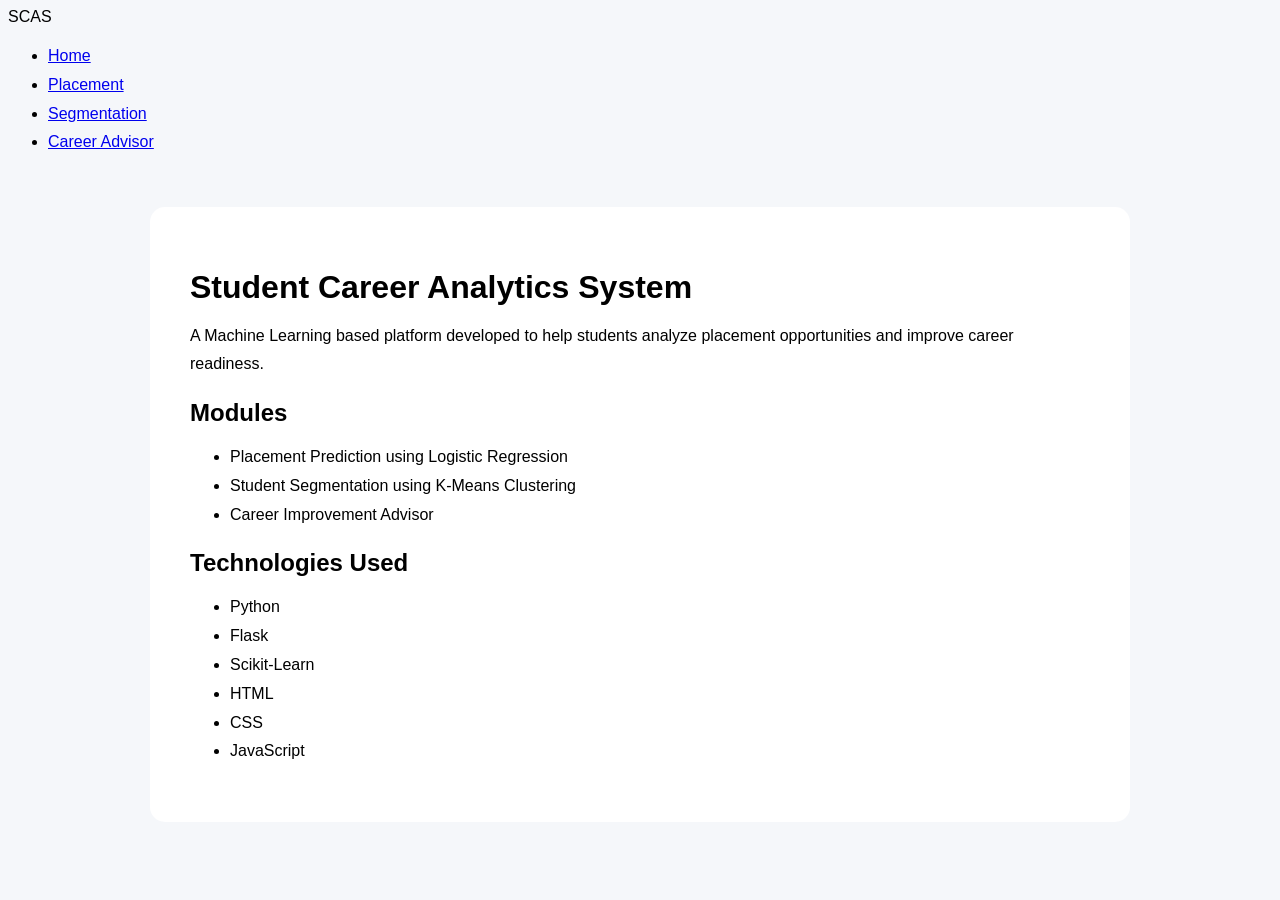
==== frontend/about.html @ 26affdf5 "Initial commit - Student Career Analytics System" ====
<!DOCTYPE html>
<html lang="en">
<head>
<meta charset="UTF-8">
<title>About Project</title>
<link rel="stylesheet" href="about.css">
</head>
<body>
<nav class="navbar">

    <div class="logo">
        SCAS
    </div>

    <ul>
        <li><a href="index.html">Home</a></li>
        <li><a href="placement.html">Placement</a></li>
        <li><a href="segmentation.html">Segmentation</a></li>
        <li><a href="career.html">Career Advisor</a></li>
    </ul>

</nav>
<div class="about-container">

<h1>Student Career Analytics System</h1>

<p>
A Machine Learning based platform developed to help students
analyze placement opportunities and improve career readiness.
</p>

<h2>Modules</h2>

<ul>
<li>Placement Prediction using Logistic Regression</li>
<li>Student Segmentation using K-Means Clustering</li>
<li>Career Improvement Advisor</li>
</ul>

<h2>Technologies Used</h2>

<ul>
<li>Python</li>
<li>Flask</li>
<li>Scikit-Learn</li>
<li>HTML</li>
<li>CSS</li>
<li>JavaScript</li>
</ul>

</div>

</body>
</html>
---- frontend/about.css ----
body{
    background:#f5f7fa;
    font-family:Arial;
}

.about-container{
    max-width:900px;
    margin:auto;
    background:white;
    padding:40px;
    margin-top:50px;
    border-radius:15px;
}

h1,h2{
    margin-bottom:15px;
}

p,li{
    line-height:1.8;
}
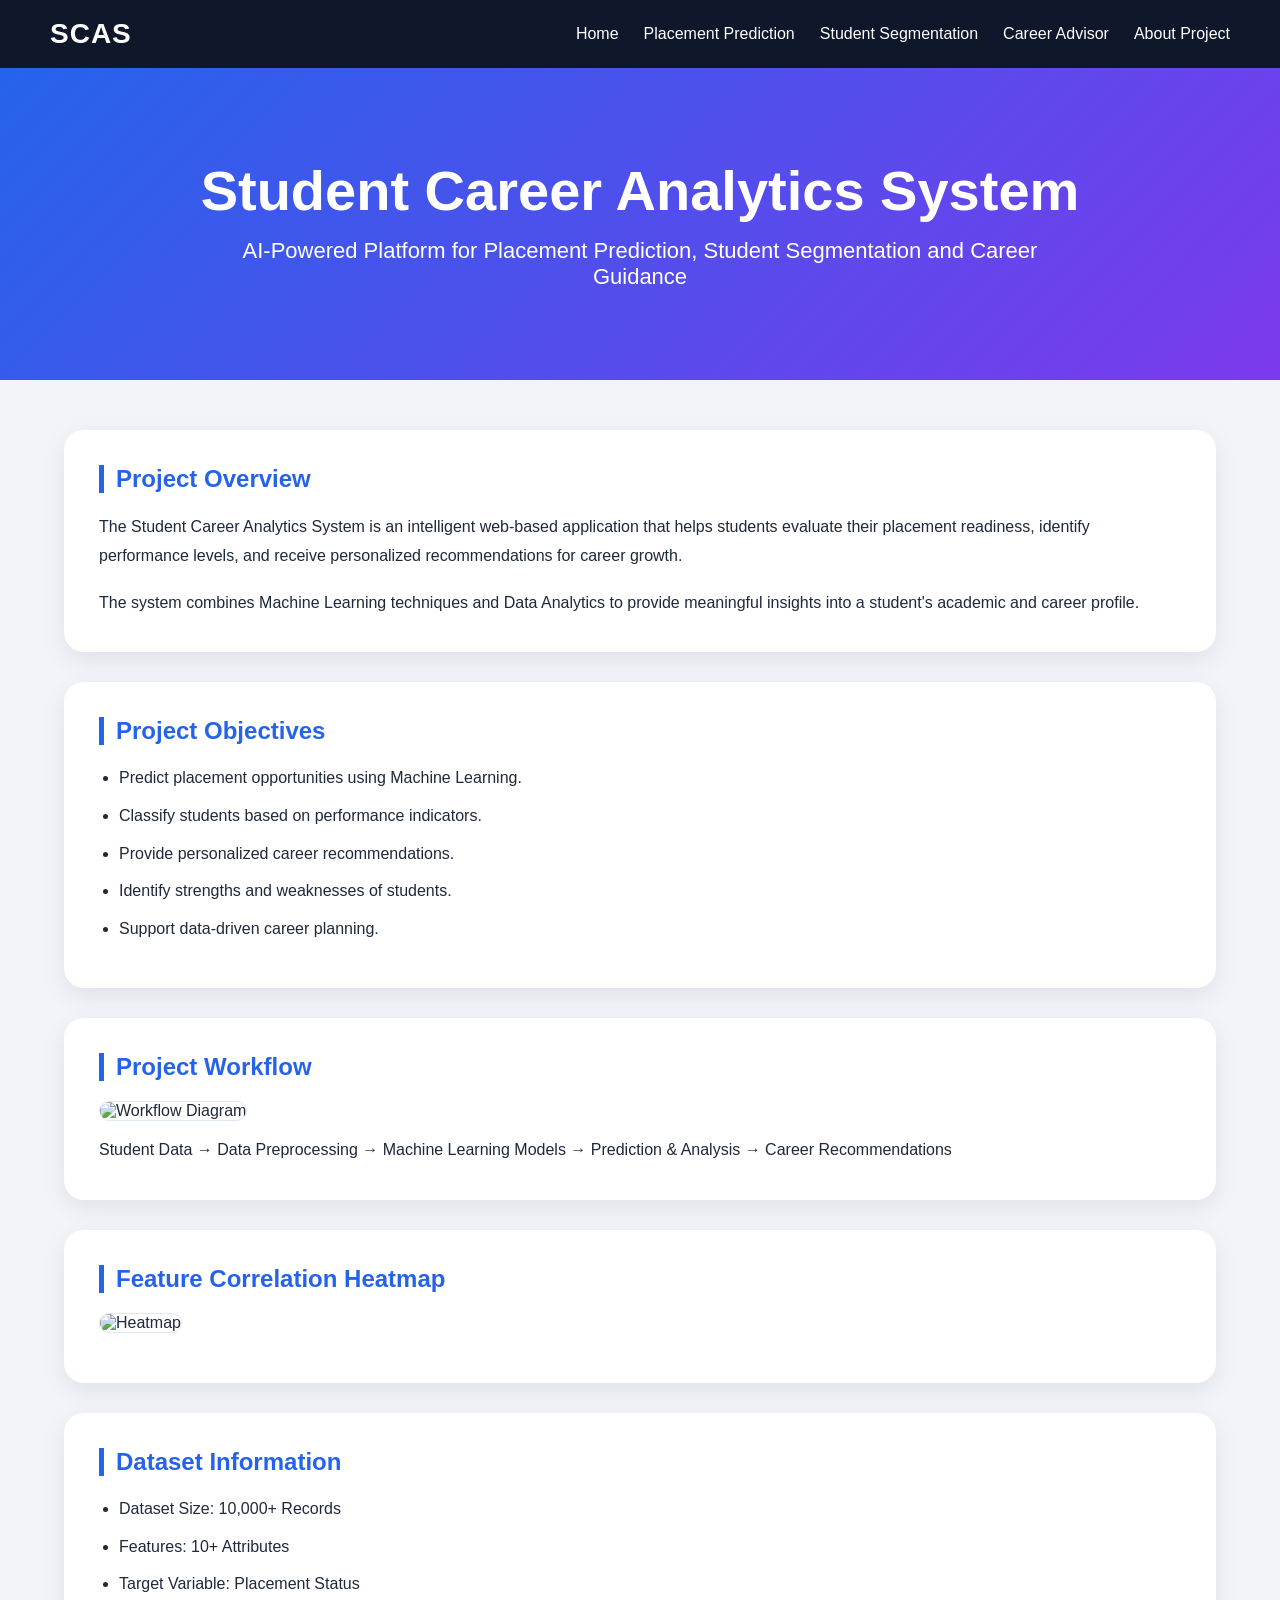
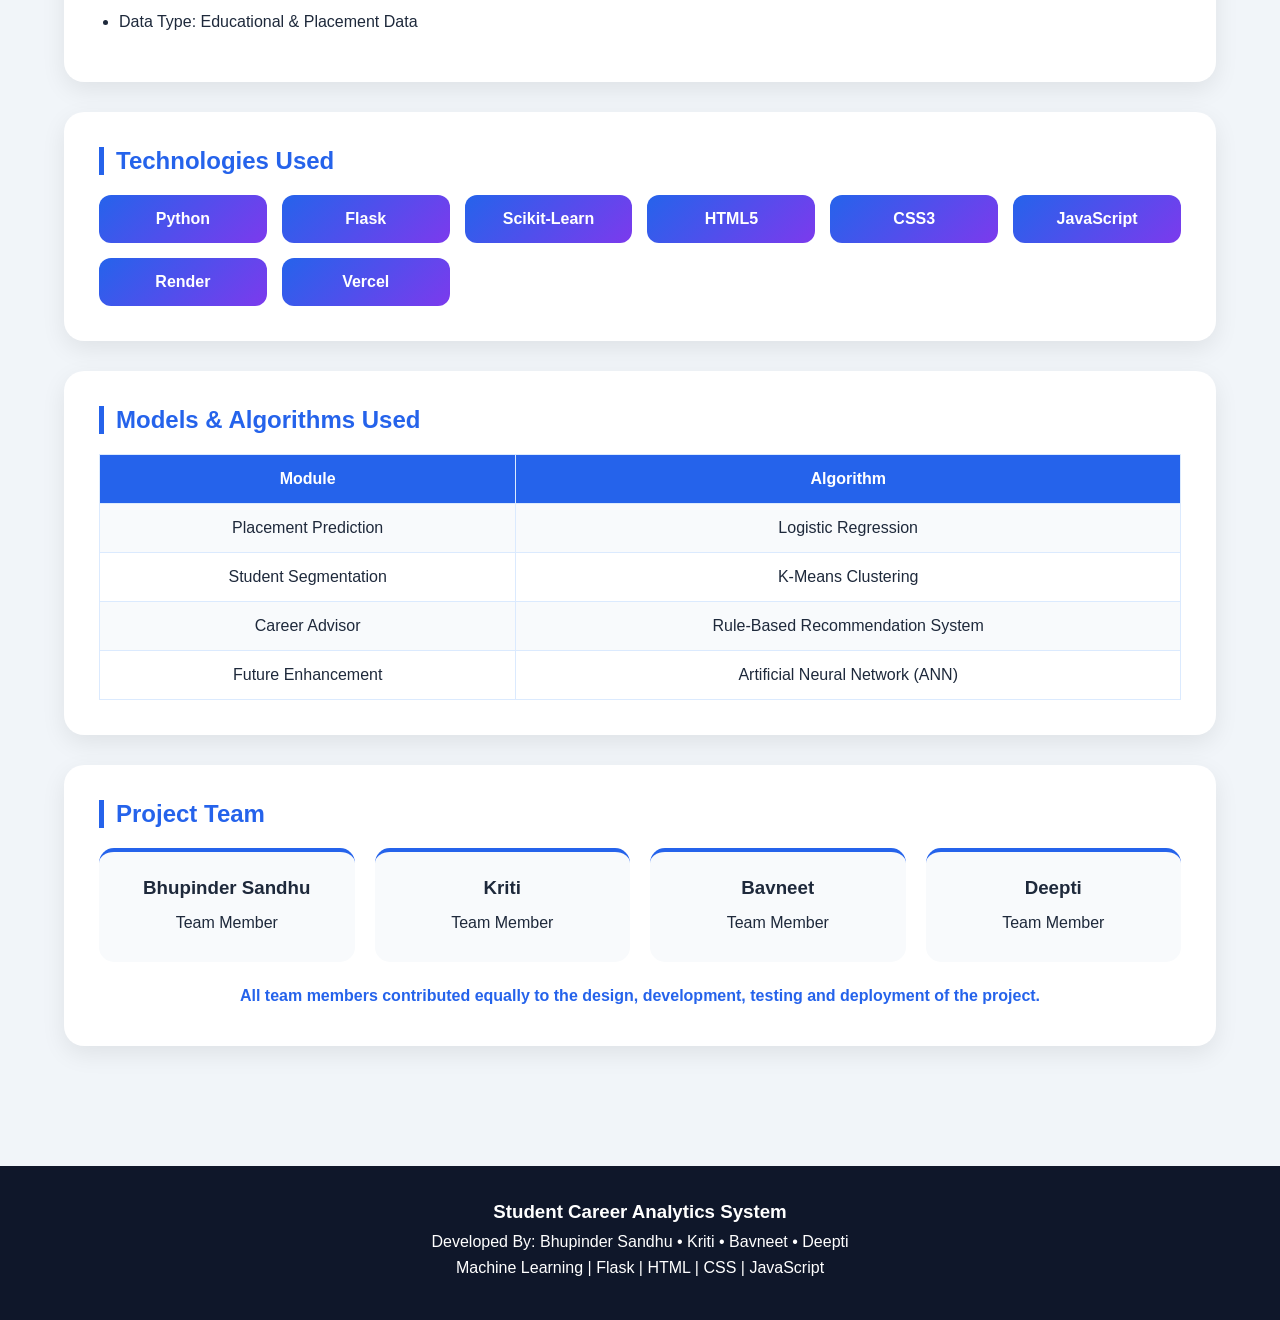
==== commit cfac9dc7: "Added professional About Project page" ====
--- a/frontend/about.html
+++ b/frontend/about.html
@@ -1,54 +1,236 @@
 <!DOCTYPE html>
 <html lang="en">
 <head>
-<meta charset="UTF-8">
-<title>About Project</title>
-<link rel="stylesheet" href="about.css">
+    <meta charset="UTF-8">
+    <meta name="viewport" content="width=device-width, initial-scale=1.0">
+    <title>About Project</title>
+    <link rel="stylesheet" href="about.css">
 </head>
 <body>
+
 <nav class="navbar">
 
-    <div class="logo">
-        SCAS
-    </div>
-
-    <ul>
+    <div class="logo">SCAS</div>
+
+    <ul class="nav-links">
+
         <li><a href="index.html">Home</a></li>
-        <li><a href="placement.html">Placement</a></li>
-        <li><a href="segmentation.html">Segmentation</a></li>
+        <li><a href="placement.html">Placement Prediction</a></li>
+        <li><a href="segmentation.html">Student Segmentation</a></li>
         <li><a href="career.html">Career Advisor</a></li>
+        <li><a href="about.html">About Project</a></li>
+
     </ul>
 
 </nav>
-<div class="about-container">
-
-<h1>Student Career Analytics System</h1>
-
-<p>
-A Machine Learning based platform developed to help students
-analyze placement opportunities and improve career readiness.
-</p>
-
-<h2>Modules</h2>
-
-<ul>
-<li>Placement Prediction using Logistic Regression</li>
-<li>Student Segmentation using K-Means Clustering</li>
-<li>Career Improvement Advisor</li>
-</ul>
-
-<h2>Technologies Used</h2>
-
-<ul>
-<li>Python</li>
-<li>Flask</li>
-<li>Scikit-Learn</li>
-<li>HTML</li>
-<li>CSS</li>
-<li>JavaScript</li>
-</ul>
-
+
+<section class="hero">
+
+    <h1>Student Career Analytics System</h1>
+
+    <p>
+        AI-Powered Platform for Placement Prediction,
+        Student Segmentation and Career Guidance
+    </p>
+
+</section>
+
+<div class="container">
+
+    <div class="card">
+
+        <h2>Project Overview</h2>
+
+        <p>
+            The Student Career Analytics System is an intelligent web-based
+            application that helps students evaluate their placement readiness,
+            identify performance levels, and receive personalized recommendations
+            for career growth.
+        </p>
+
+        <br>
+
+        <p>
+            The system combines Machine Learning techniques and Data Analytics
+            to provide meaningful insights into a student's academic and career profile.
+        </p>
+
+    </div>
+
+    <div class="card">
+
+        <h2>Project Objectives</h2>
+
+        <ul>
+
+            <li>Predict placement opportunities using Machine Learning.</li>
+
+            <li>Classify students based on performance indicators.</li>
+
+            <li>Provide personalized career recommendations.</li>
+
+            <li>Identify strengths and weaknesses of students.</li>
+
+            <li>Support data-driven career planning.</li>
+
+        </ul>
+
+    </div>
+
+    <div class="card">
+
+        <h2>Project Workflow</h2>
+
+        <img
+            src="images/workflow.png"
+            alt="Workflow Diagram"
+            class="diagram"
+        >
+
+        <p>
+            Student Data → Data Preprocessing →
+            Machine Learning Models →
+            Prediction & Analysis →
+            Career Recommendations
+        </p>
+
+    </div>
+
+    <div class="card">
+
+        <h2>Feature Correlation Heatmap</h2>
+
+        <img
+            src="images/heatmap.png"
+            alt="Heatmap"
+            class="diagram"
+        >
+
+    </div>
+
+    <div class="card">
+
+        <h2>Dataset Information</h2>
+
+        <ul>
+
+            <li>Dataset Size: 10,000+ Records</li>
+
+            <li>Features: 10+ Attributes</li>
+
+            <li>Target Variable: Placement Status</li>
+
+            <li>Data Type: Educational & Placement Data</li>
+
+        </ul>
+
+    </div>
+
+    <div class="card">
+
+        <h2>Technologies Used</h2>
+
+        <div class="tech-grid">
+
+            <span>Python</span>
+            <span>Flask</span>
+            <span>Scikit-Learn</span>
+            <span>HTML5</span>
+            <span>CSS3</span>
+            <span>JavaScript</span>
+            <span>Render</span>
+            <span>Vercel</span>
+
+        </div>
+
+    </div>
+
+    <div class="card">
+
+        <h2>Models & Algorithms Used</h2>
+
+        <table>
+
+            <tr>
+                <th>Module</th>
+                <th>Algorithm</th>
+            </tr>
+
+            <tr>
+                <td>Placement Prediction</td>
+                <td>Logistic Regression</td>
+            </tr>
+
+            <tr>
+                <td>Student Segmentation</td>
+                <td>K-Means Clustering</td>
+            </tr>
+
+            <tr>
+                <td>Career Advisor</td>
+                <td>Rule-Based Recommendation System</td>
+            </tr>
+
+            <tr>
+                <td>Future Enhancement</td>
+                <td>Artificial Neural Network (ANN)</td>
+            </tr>
+
+        </table>
+
+    </div>
+
+    <div class="card">
+
+        <h2>Project Team</h2>
+
+        <div class="team-grid">
+
+            <div class="member">
+                <h3>Bhupinder Sandhu</h3>
+                <p>Team Member</p>
+            </div>
+
+            <div class="member">
+                <h3>Kriti</h3>
+                <p>Team Member</p>
+            </div>
+
+            <div class="member">
+                <h3>Bavneet</h3>
+                <p>Team Member</p>
+            </div>
+
+            <div class="member">
+                <h3>Deepti</h3>
+                <p>Team Member</p>
+            </div>
+
+        </div>
+
+        <p class="equal-credit">
+            All team members contributed equally to the design,
+            development, testing and deployment of the project.
+        </p>
+
+    </div>
+
+   
 </div>
+
+<footer>
+
+    <h3>Student Career Analytics System</h3>
+
+    <p>
+        Developed By: Bhupinder Sandhu • Kriti • Bavneet • Deepti
+    </p>
+
+    <p>
+        Machine Learning | Flask | HTML | CSS | JavaScript
+    </p>
+
+</footer>
 
 </body>
 </html>
--- a/frontend/about.css
+++ b/frontend/about.css
@@ -1,21 +1,243 @@
+*{
+    margin:0;
+    padding:0;
+    box-sizing:border-box;
+    font-family:'Segoe UI',sans-serif;
+}
+
 body{
-    background:#f5f7fa;
-    font-family:Arial;
-}
-
-.about-container{
-    max-width:900px;
+    background:#f1f5f9;
+    color:#1e293b;
+}
+
+/* NAVBAR */
+
+.navbar{
+    background:#0f172a;
+    color:white;
+    padding:18px 50px;
+    display:flex;
+    justify-content:space-between;
+    align-items:center;
+    position:sticky;
+    top:0;
+    z-index:1000;
+}
+
+.logo{
+    font-size:28px;
+    font-weight:700;
+    letter-spacing:1px;
+}
+
+.nav-links{
+    display:flex;
+    list-style:none;
+    gap:25px;
+}
+
+.nav-links a{
+    color:white;
+    text-decoration:none;
+    font-weight:500;
+    transition:0.3s;
+}
+
+.nav-links a:hover{
+    color:#60a5fa;
+}
+
+/* HERO */
+
+.hero{
+    background:linear-gradient(
+        135deg,
+        #2563eb,
+        #7c3aed
+    );
+    color:white;
+    text-align:center;
+    padding:90px 20px;
+}
+
+.hero h1{
+    font-size:56px;
+    margin-bottom:15px;
+}
+
+.hero p{
+    font-size:22px;
+    max-width:800px;
     margin:auto;
+}
+
+/* MAIN CONTAINER */
+
+.container{
+    width:90%;
+    max-width:1200px;
+    margin:auto;
+    padding:50px 0;
+}
+
+/* CARDS */
+
+.card{
     background:white;
-    padding:40px;
-    margin-top:50px;
+    margin-bottom:30px;
+    padding:35px;
+    border-radius:20px;
+    box-shadow:0 8px 25px rgba(0,0,0,0.08);
+    transition:0.3s;
+}
+
+.card:hover{
+    transform:translateY(-4px);
+}
+
+.card h2{
+    color:#2563eb;
+    margin-bottom:20px;
+    border-left:5px solid #2563eb;
+    padding-left:12px;
+}
+
+.card p{
+    line-height:1.8;
+}
+
+.card ul{
+    margin-left:20px;
+}
+
+.card li{
+    margin:12px 0;
+    line-height:1.6;
+}
+
+/* IMAGES */
+
+.diagram{
+    width:100%;
     border-radius:15px;
-}
-
-h1,h2{
+    border:1px solid #e2e8f0;
     margin-bottom:15px;
 }
 
-p,li{
-    line-height:1.8;
+/* TECH STACK */
+
+.tech-grid{
+    display:grid;
+    grid-template-columns:repeat(auto-fit,minmax(150px,1fr));
+    gap:15px;
+}
+
+.tech-grid span{
+    background:linear-gradient(
+        135deg,
+        #2563eb,
+        #7c3aed
+    );
+    color:white;
+    text-align:center;
+    padding:15px;
+    border-radius:12px;
+    font-weight:600;
+}
+
+/* TABLE */
+
+table{
+    width:100%;
+    border-collapse:collapse;
+    margin-top:10px;
+}
+
+th{
+    background:#2563eb;
+    color:white;
+}
+
+th,
+td{
+    padding:15px;
+    border:1px solid #dbeafe;
+    text-align:center;
+}
+
+tr:nth-child(even){
+    background:#f8fafc;
+}
+
+/* TEAM */
+
+.team-grid{
+    display:grid;
+    grid-template-columns:repeat(auto-fit,minmax(220px,1fr));
+    gap:20px;
+}
+
+.member{
+    background:#f8fafc;
+    padding:25px;
+    border-radius:15px;
+    text-align:center;
+    border-top:4px solid #2563eb;
+}
+
+.member h3{
+    margin-bottom:10px;
+}
+
+.equal-credit{
+    margin-top:20px;
+    text-align:center;
+    font-weight:600;
+    color:#2563eb;
+}
+
+/* FOOTER */
+
+footer{
+    background:#0f172a;
+    color:white;
+    text-align:center;
+    padding:35px;
+    margin-top:40px;
+}
+
+footer h3{
+    margin-bottom:10px;
+}
+
+footer p{
+    margin:8px 0;
+}
+
+/* MOBILE */
+
+@media(max-width:768px){
+
+    .navbar{
+        flex-direction:column;
+        gap:15px;
+    }
+
+    .nav-links{
+        flex-wrap:wrap;
+        justify-content:center;
+    }
+
+    .hero h1{
+        font-size:38px;
+    }
+
+    .hero p{
+        font-size:18px;
+    }
+
+    .container{
+        width:95%;
+    }
+
 }
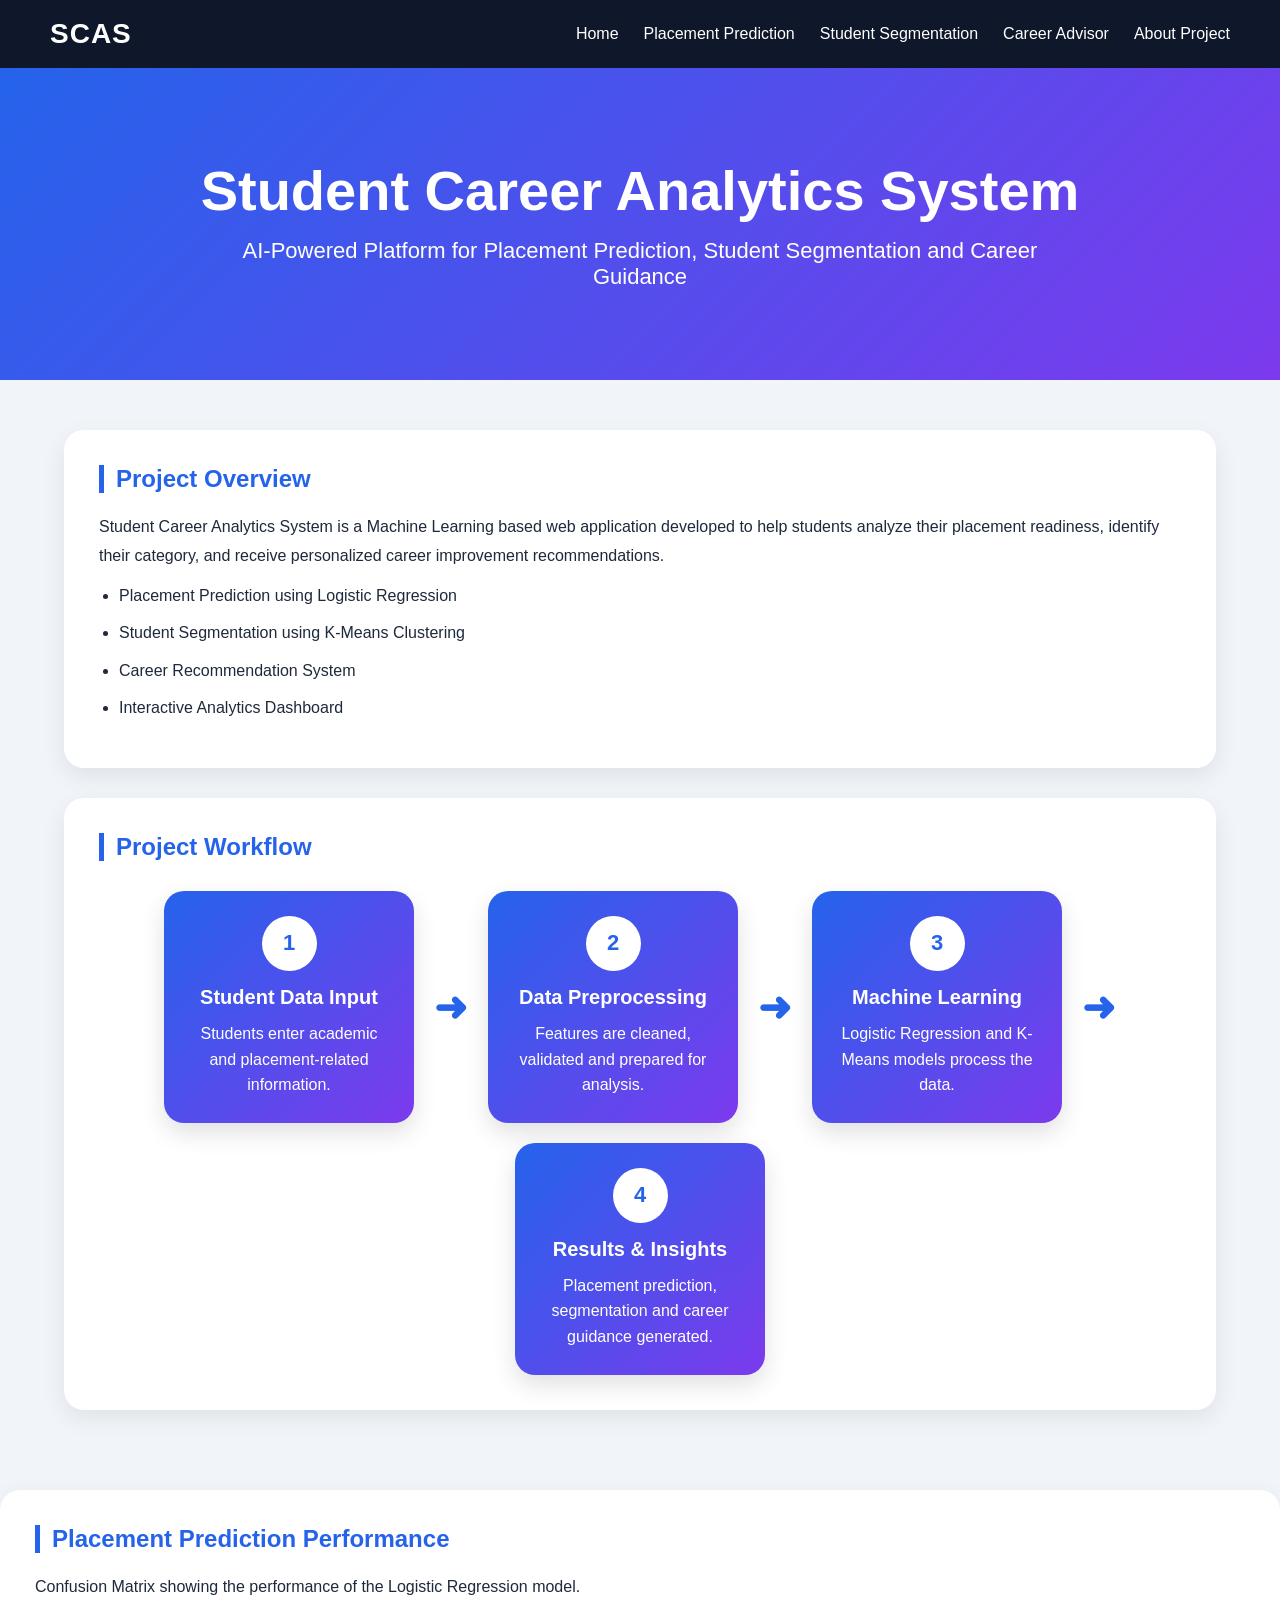
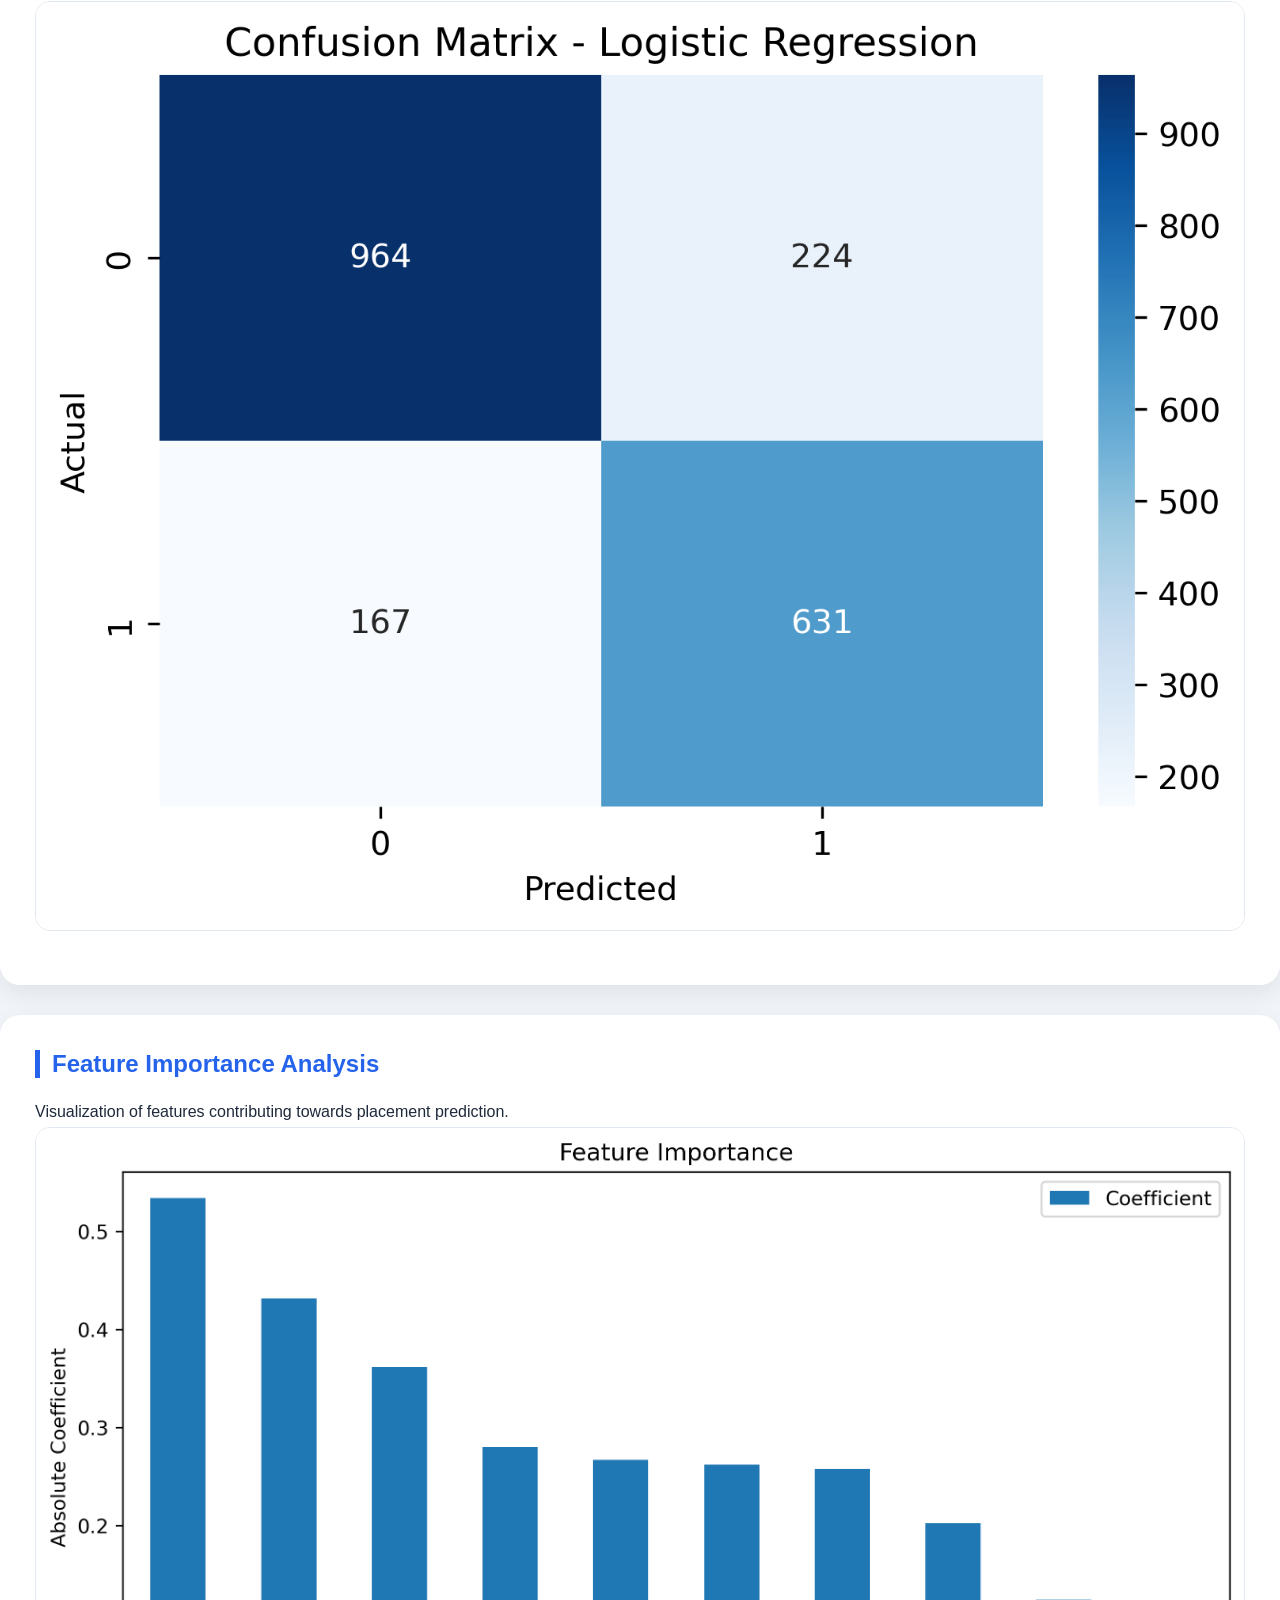
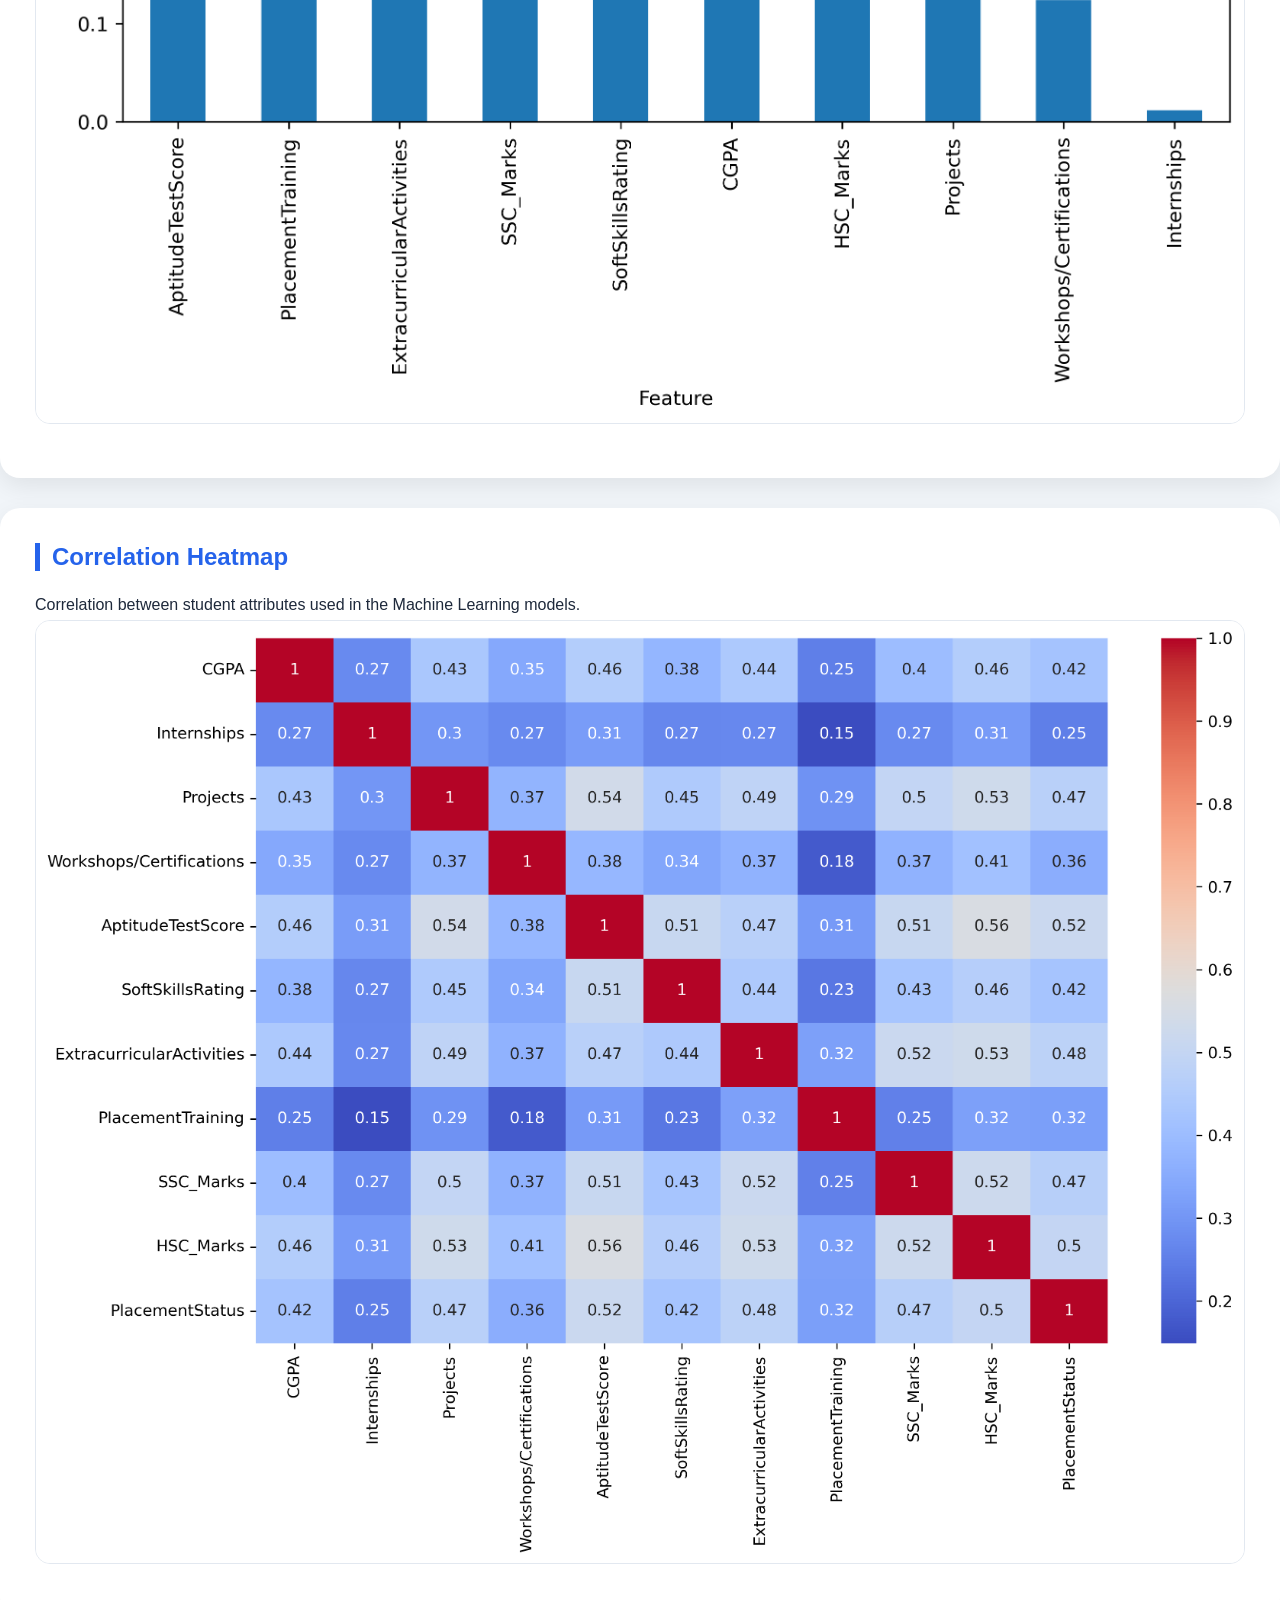
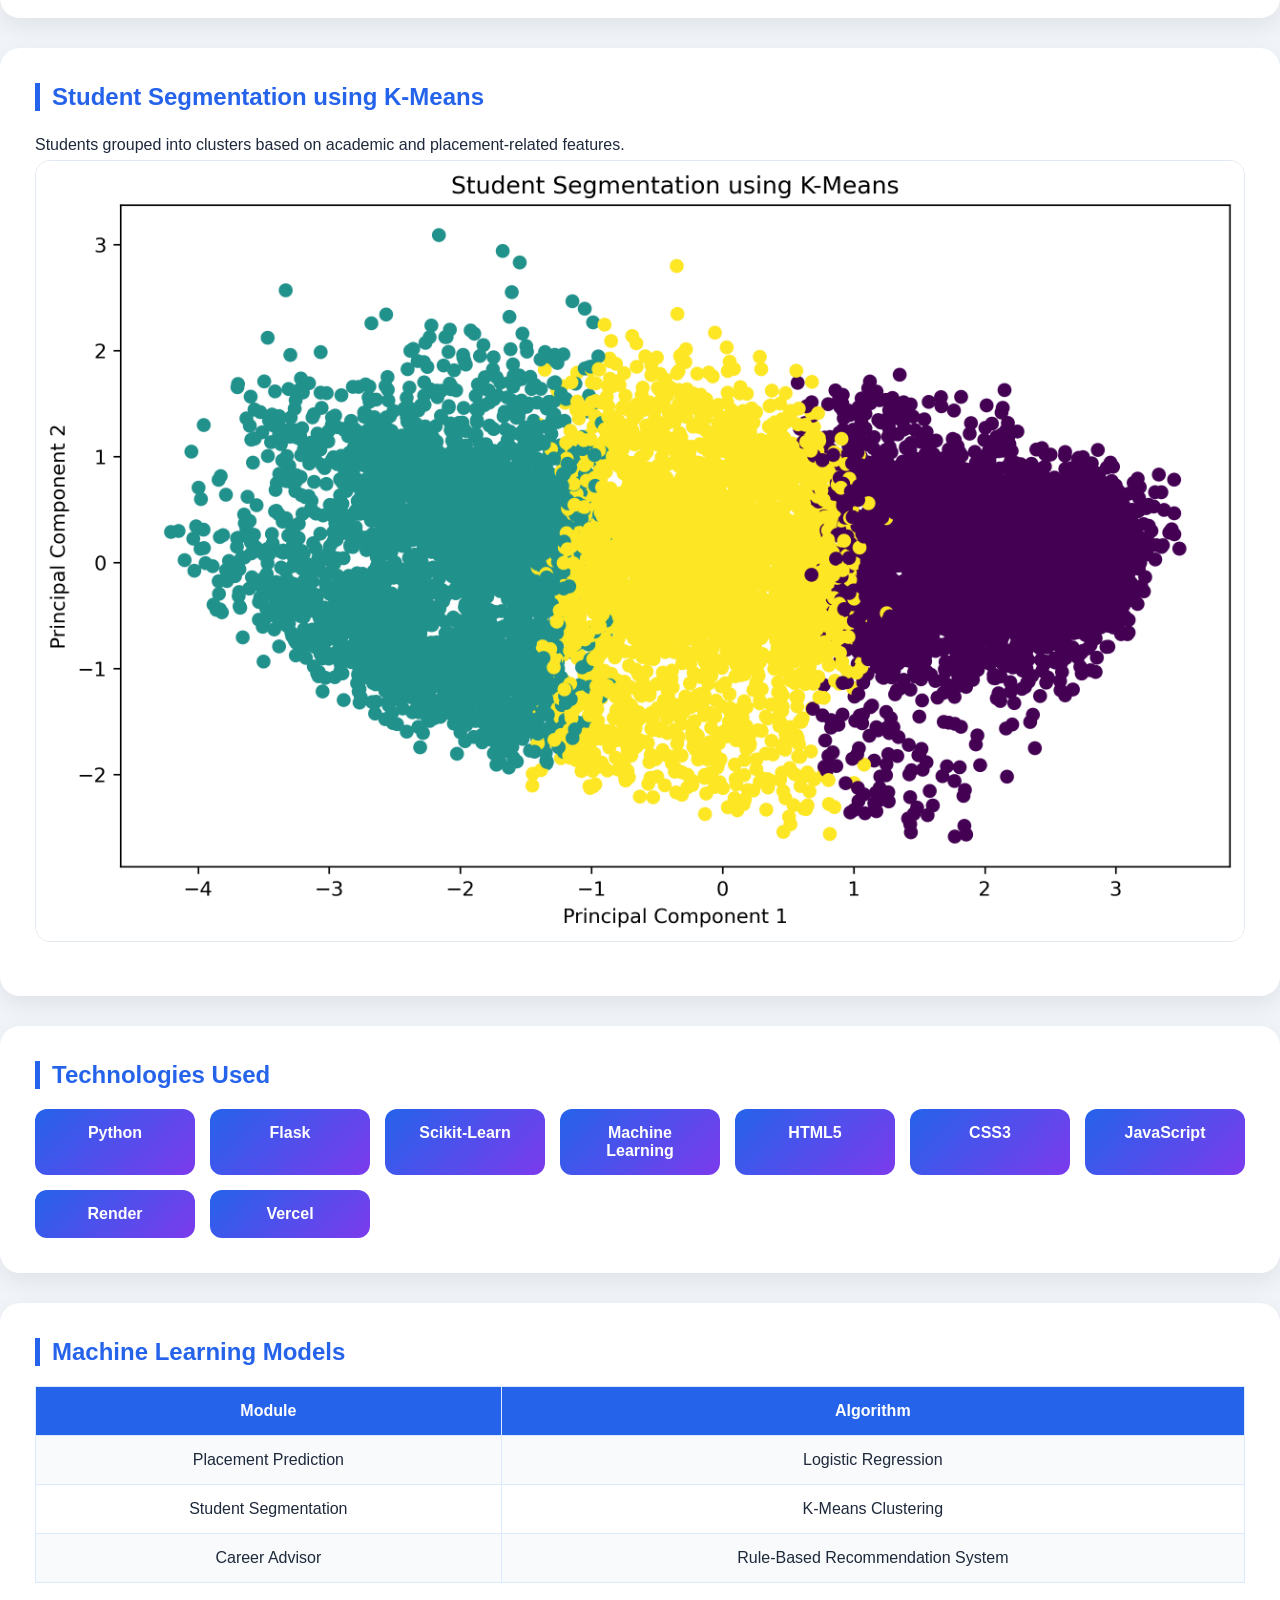
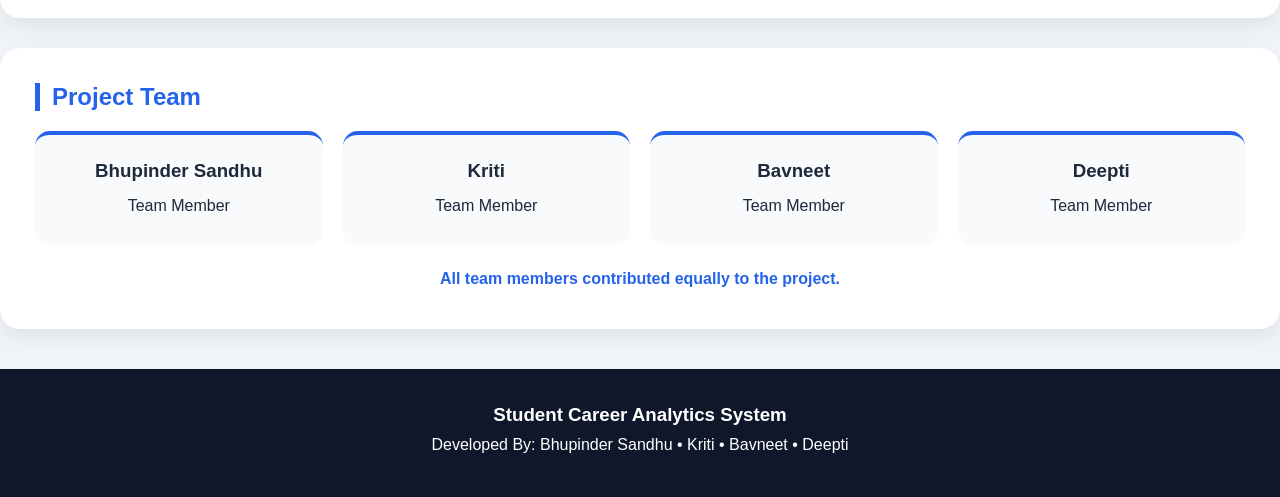
==== commit 41e9098c: "Finalized Student Career Analytics System project" ====
--- a/frontend/about.html
+++ b/frontend/about.html
@@ -1,11 +1,13 @@
 <!DOCTYPE html>
 <html lang="en">
+
 <head>
     <meta charset="UTF-8">
     <meta name="viewport" content="width=device-width, initial-scale=1.0">
     <title>About Project</title>
     <link rel="stylesheet" href="about.css">
 </head>
+
 <body>
 
 <nav class="navbar">
@@ -15,9 +17,13 @@
     <ul class="nav-links">
 
         <li><a href="index.html">Home</a></li>
+
         <li><a href="placement.html">Placement Prediction</a></li>
+
         <li><a href="segmentation.html">Student Segmentation</a></li>
+
         <li><a href="career.html">Career Advisor</a></li>
+
         <li><a href="about.html">About Project</a></li>
 
     </ul>
@@ -42,87 +48,118 @@
         <h2>Project Overview</h2>
 
         <p>
-            The Student Career Analytics System is an intelligent web-based
-            application that helps students evaluate their placement readiness,
-            identify performance levels, and receive personalized recommendations
-            for career growth.
-        </p>
-
-        <br>
-
-        <p>
-            The system combines Machine Learning techniques and Data Analytics
-            to provide meaningful insights into a student's academic and career profile.
-        </p>
-
-    </div>
-
-    <div class="card">
-
-        <h2>Project Objectives</h2>
+            Student Career Analytics System is a Machine Learning based
+            web application developed to help students analyze their
+            placement readiness, identify their category, and receive
+            personalized career improvement recommendations.
+        </p>
 
         <ul>
-
-            <li>Predict placement opportunities using Machine Learning.</li>
-
-            <li>Classify students based on performance indicators.</li>
-
-            <li>Provide personalized career recommendations.</li>
-
-            <li>Identify strengths and weaknesses of students.</li>
-
-            <li>Support data-driven career planning.</li>
-
+            <li>Placement Prediction using Logistic Regression</li>
+            <li>Student Segmentation using K-Means Clustering</li>
+            <li>Career Recommendation System</li>
+            <li>Interactive Analytics Dashboard</li>
         </ul>
 
     </div>
 
-    <div class="card">
-
-        <h2>Project Workflow</h2>
-
-        <img
-            src="images/workflow.png"
-            alt="Workflow Diagram"
-            class="diagram"
-        >
-
-        <p>
-            Student Data → Data Preprocessing →
-            Machine Learning Models →
-            Prediction & Analysis →
-            Career Recommendations
-        </p>
-
-    </div>
-
-    <div class="card">
-
-        <h2>Feature Correlation Heatmap</h2>
-
-        <img
-            src="images/heatmap.png"
-            alt="Heatmap"
-            class="diagram"
-        >
-
-    </div>
-
-    <div class="card">
-
-        <h2>Dataset Information</h2>
-
-        <ul>
-
-            <li>Dataset Size: 10,000+ Records</li>
-
-            <li>Features: 10+ Attributes</li>
-
-            <li>Target Variable: Placement Status</li>
-
-            <li>Data Type: Educational & Placement Data</li>
-
-        </ul>
+
+
+        <div class="card">
+
+    <h2>Project Workflow</h2>
+
+    <div class="workflow-container">
+
+        <div class="workflow-step">
+            <div class="step-number">1</div>
+            <h3>Student Data Input</h3>
+            <p>Students enter academic and placement-related information.</p>
+        </div>
+
+        <div class="workflow-arrow">➜</div>
+
+        <div class="workflow-step">
+            <div class="step-number">2</div>
+            <h3>Data Preprocessing</h3>
+            <p>Features are cleaned, validated and prepared for analysis.</p>
+        </div>
+
+        <div class="workflow-arrow">➜</div>
+
+        <div class="workflow-step">
+            <div class="step-number">3</div>
+            <h3>Machine Learning</h3>
+            <p>Logistic Regression and K-Means models process the data.</p>
+        </div>
+
+        <div class="workflow-arrow">➜</div>
+
+        <div class="workflow-step">
+            <div class="step-number">4</div>
+            <h3>Results & Insights</h3>
+            <p>Placement prediction, segmentation and career guidance generated.</p>
+        </div>
+
+    </div>
+
+</div>
+
+    </div>
+
+    <div class="card">
+
+        <h2>Placement Prediction Performance</h2>
+
+        <p>
+            Confusion Matrix showing the performance
+            of the Logistic Regression model.
+        </p>
+
+        <img src="images/confusion_matrix.png"
+             class="diagram">
+
+    </div>
+
+    <div class="card">
+
+        <h2>Feature Importance Analysis</h2>
+
+        <p>
+            Visualization of features contributing
+            towards placement prediction.
+        </p>
+
+        <img src="images/Feature_Graph.png"
+             class="diagram">
+
+    </div>
+
+    <div class="card">
+
+        <h2>Correlation Heatmap</h2>
+
+        <p>
+            Correlation between student attributes
+            used in the Machine Learning models.
+        </p>
+
+        <img src="images/heatmap.png"
+             class="diagram">
+
+    </div>
+
+    <div class="card">
+
+        <h2>Student Segmentation using K-Means</h2>
+
+        <p>
+            Students grouped into clusters based on
+            academic and placement-related features.
+        </p>
+
+        <img src="images/Student_Segmentation.png"
+             class="diagram">
 
     </div>
 
@@ -135,6 +172,7 @@
             <span>Python</span>
             <span>Flask</span>
             <span>Scikit-Learn</span>
+            <span>Machine Learning</span>
             <span>HTML5</span>
             <span>CSS3</span>
             <span>JavaScript</span>
@@ -147,7 +185,7 @@
 
     <div class="card">
 
-        <h2>Models & Algorithms Used</h2>
+        <h2>Machine Learning Models</h2>
 
         <table>
 
@@ -171,11 +209,6 @@
                 <td>Rule-Based Recommendation System</td>
             </tr>
 
-            <tr>
-                <td>Future Enhancement</td>
-                <td>Artificial Neural Network (ANN)</td>
-            </tr>
-
         </table>
 
     </div>
@@ -209,13 +242,11 @@
         </div>
 
         <p class="equal-credit">
-            All team members contributed equally to the design,
-            development, testing and deployment of the project.
-        </p>
-
-    </div>
-
-   
+            All team members contributed equally to the project.
+        </p>
+
+    </div>
+
 </div>
 
 <footer>
@@ -223,14 +254,12 @@
     <h3>Student Career Analytics System</h3>
 
     <p>
-        Developed By: Bhupinder Sandhu • Kriti • Bavneet • Deepti
+        Developed By:
+        Bhupinder Sandhu • Kriti • Bavneet • Deepti
     </p>
 
-    <p>
-        Machine Learning | Flask | HTML | CSS | JavaScript
-    </p>
-
 </footer>
 
 </body>
+
 </html>
--- a/frontend/about.css
+++ b/frontend/about.css
@@ -240,4 +240,109 @@
         width:95%;
     }
 
+}
+/* Workflow Section */
+
+.workflow-container{
+
+    display:flex;
+    justify-content:center;
+    align-items:center;
+    gap:20px;
+    flex-wrap:wrap;
+    margin-top:30px;
+
+}
+
+.workflow-step{
+
+    width:250px;
+    min-height:220px;
+
+    padding:25px;
+
+    border-radius:20px;
+
+    text-align:center;
+
+    background:linear-gradient(
+        135deg,
+        #2563eb,
+        #7c3aed
+    );
+
+    color:white;
+
+    box-shadow:0 10px 25px rgba(0,0,0,0.12);
+
+    transition:0.3s;
+
+}
+
+.workflow-step:hover{
+
+    transform:translateY(-8px);
+
+}
+
+.step-number{
+
+    width:55px;
+    height:55px;
+
+    margin:auto auto 15px;
+
+    border-radius:50%;
+
+    background:white;
+
+    color:#2563eb;
+
+    font-size:22px;
+    font-weight:bold;
+
+    display:flex;
+    align-items:center;
+    justify-content:center;
+
+}
+
+.workflow-step h3{
+
+    margin-bottom:12px;
+
+    font-size:20px;
+
+}
+
+.workflow-step p{
+
+    line-height:1.6;
+
+}
+
+.workflow-arrow{
+
+    font-size:40px;
+
+    font-weight:bold;
+
+    color:#2563eb;
+
+}
+
+@media(max-width:900px){
+
+    .workflow-container{
+
+        flex-direction:column;
+
+    }
+
+    .workflow-arrow{
+
+        transform:rotate(90deg);
+
+    }
+
 }
